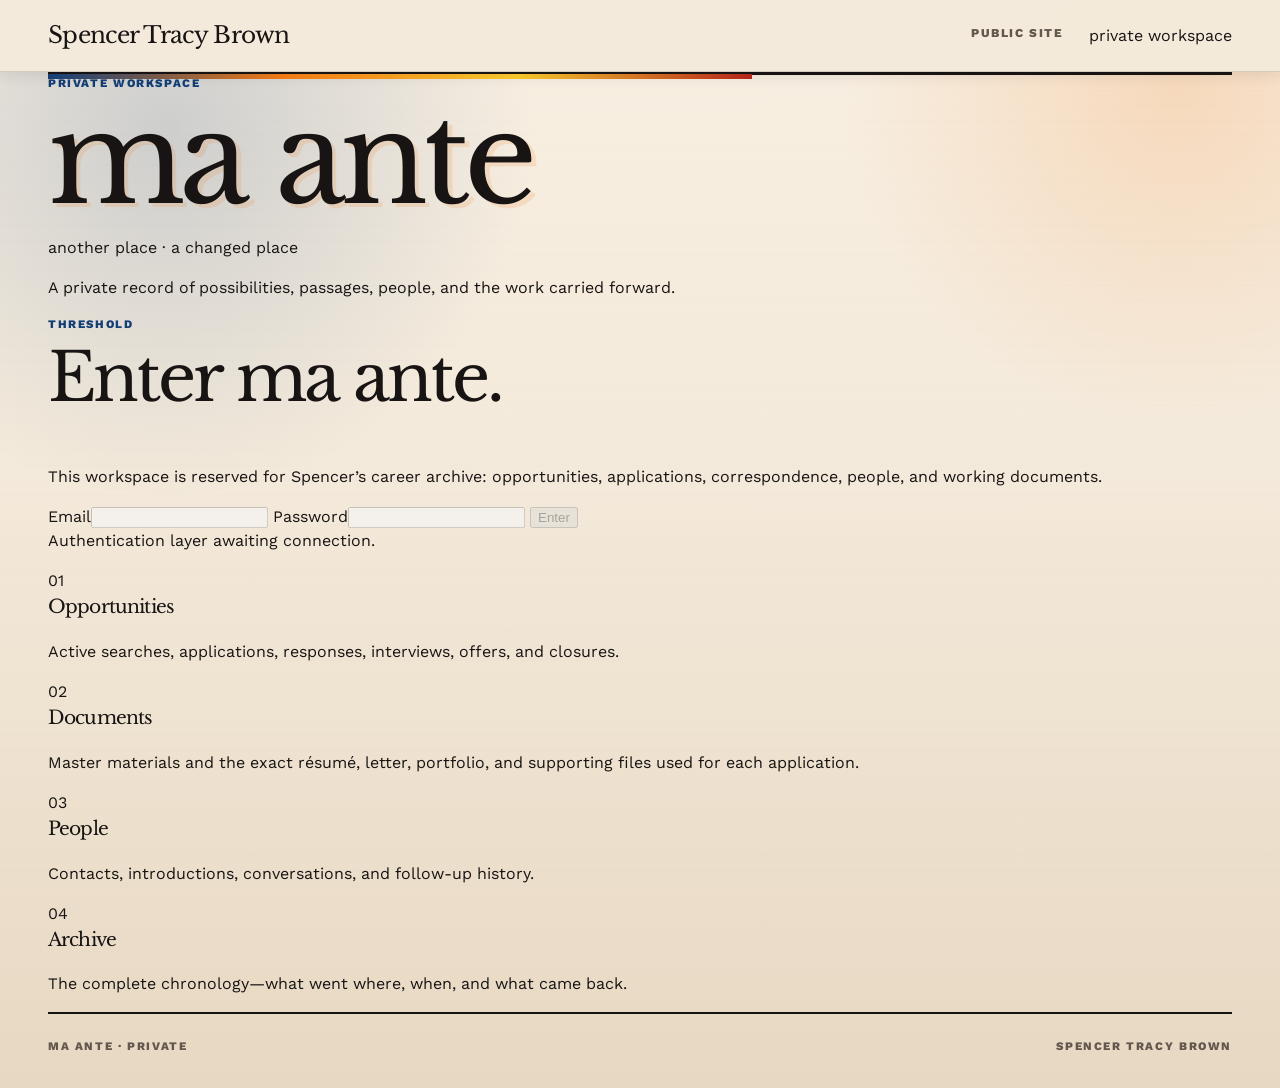
==== ma-ante/index.html @ 42097128 "Create ma ante private workspace entrance" ====
<!DOCTYPE html>
<html lang="en">
<head>
<meta charset="UTF-8"><meta name="viewport" content="width=device-width,initial-scale=1">
<title>ma ante — Spencer Tracy Brown</title>
<meta name="robots" content="noindex, nofollow, noarchive">
<link rel="icon" href="../assets/images/favicon.svg" type="image/svg+xml">
<link rel="preconnect" href="https://fonts.googleapis.com"><link rel="preconnect" href="https://fonts.gstatic.com" crossorigin>
<link href="https://fonts.googleapis.com/css2?family=Libre+Baskerville:ital,wght@0,400;0,700;1,400&family=Work+Sans:wght@400;500;600;700;800&display=swap" rel="stylesheet">
<link rel="stylesheet" href="../assets/css/styles.css"><link rel="stylesheet" href="../assets/css/ma-ante.css">
</head>
<body class="ma-ante-page">
<a class="skip-link" href="#main">Skip to content</a>
<header class="masthead">
<a class="wordmark" href="../">Spencer Tracy Brown</a>
<nav class="site-nav" aria-label="ma ante navigation"><a href="../">public site</a><span class="ma-lock">private workspace</span></nav>
</header>
<main id="main" class="ma-shell">
<section class="ma-hero">
<div><p class="overline">private workspace</p><h1>ma ante</h1><p class="ma-translation">another place · a changed place</p></div>
<p class="ma-intro">A private record of possibilities, passages, people, and the work carried forward.</p>
</section>
<section class="ma-gate" aria-labelledby="gate-title">
<div class="ma-gate-copy"><p class="overline">threshold</p><h2 id="gate-title">Enter ma ante.</h2><p>This workspace is reserved for Spencer’s career archive: opportunities, applications, correspondence, people, and working documents.</p></div>
<div class="ma-login">
<label for="ma-email">Email</label><input id="ma-email" name="email" type="email" autocomplete="username" disabled>
<label for="ma-password">Password</label><input id="ma-password" name="password" type="password" autocomplete="current-password" disabled>
<button type="button" disabled>Enter</button><p class="ma-status">Authentication layer awaiting connection.</p>
</div>
</section>
<section class="ma-preview" aria-label="Workspace structure">
<article><span>01</span><h3>Opportunities</h3><p>Active searches, applications, responses, interviews, offers, and closures.</p></article>
<article><span>02</span><h3>Documents</h3><p>Master materials and the exact résumé, letter, portfolio, and supporting files used for each application.</p></article>
<article><span>03</span><h3>People</h3><p>Contacts, introductions, conversations, and follow-up history.</p></article>
<article><span>04</span><h3>Archive</h3><p>The complete chronology—what went where, when, and what came back.</p></article>
</section>
</main>
<footer class="site-footer"><span>ma ante · private</span><span>Spencer Tracy Brown</span></footer>
</body></html>
---- assets/css/styles.css ----
:root{
  --paper:#f4eadb;--paper-warm:#e7d8c2;--ink:#171413;--muted:#64574e;
  --cobalt:#123f78;--ultra:#0b2452;--cadmium:#f27a16;--solar:#f5c62d;--red:#b32619;
  --rust:#7b432f;--gold:#c79a36;--line:rgba(23,20,19,.16);--line-strong:rgba(23,20,19,.36);
  --max:1240px;--gutter:clamp(1rem,4vw,3rem);--serif:"Libre Baskerville",Georgia,serif;--sans:"Work Sans",system-ui,sans-serif;
}
*{box-sizing:border-box}
html{scroll-behavior:smooth}
body{margin:0;min-height:100vh;color:var(--ink);font-family:var(--sans);line-height:1.5;background:radial-gradient(circle at 13% 12%,rgba(18,63,120,.18),transparent 23rem),radial-gradient(circle at 92% 8%,rgba(242,122,22,.18),transparent 21rem),linear-gradient(180deg,#f8efe2 0%,var(--paper) 42%,var(--paper-warm) 100%)}
body:before{content:"";position:fixed;inset:0;pointer-events:none;opacity:.18;background-image:linear-gradient(rgba(23,20,19,.04) 1px,transparent 1px);background-size:100% 15px}
img{max-width:100%;display:block}
a{color:inherit;text-underline-offset:.18em}
.skip-link{position:absolute;left:1rem;top:1rem;transform:translateY(-200%);background:var(--ink);color:var(--paper);padding:.65rem .9rem;z-index:100}
.skip-link:focus{transform:translateY(0)}
a:focus-visible{outline:3px solid var(--cobalt);outline-offset:4px}.contact-row a:focus-visible{outline-color:var(--red)}

.masthead{width:min(var(--max),calc(100% - var(--gutter)*2));margin:0 auto;padding:1.15rem 0;display:flex;align-items:center;justify-content:space-between;gap:1.25rem;border-bottom:3px solid var(--ink);position:sticky;top:0;z-index:50;background:transparent;isolation:isolate}
.masthead:before{content:"";position:absolute;z-index:-1;top:0;bottom:0;left:50%;width:100vw;transform:translateX(-50%);background:rgba(244,234,219,.985);border-bottom:1px solid rgba(23,20,19,.14);box-shadow:0 .35rem .8rem rgba(23,20,19,.08)}
.masthead:after{content:"";position:absolute;left:0;bottom:-7px;width:min(44rem,72vw);height:5px;background:linear-gradient(90deg,var(--cobalt),var(--cadmium),var(--solar),var(--red))}
.wordmark{font-family:var(--serif);font-size:clamp(1.08rem,2vw,1.45rem);text-decoration:none;letter-spacing:-.03em}
.site-nav{display:flex;gap:clamp(.75rem,2vw,1.6rem);flex-wrap:wrap;justify-content:flex-end}
.site-nav a{text-decoration:none;color:var(--muted);font-size:.75rem;text-transform:uppercase;letter-spacing:.13em;font-weight:800}
.site-nav a:hover,.site-nav a:focus-visible{color:var(--cobalt)}
#top,#work,#statement,#about,#practice,#contact{scroll-margin-top:7rem}

main,.site-footer{width:min(var(--max),calc(100% - var(--gutter)*2));margin:0 auto}
.cover{min-height:calc(100vh - 86px);display:grid;grid-template-columns:minmax(0,.92fr) minmax(320px,.82fr);align-items:center;gap:clamp(2rem,5vw,5rem);padding:clamp(3rem,7vw,7rem) 0}
.cover-copy{max-width:790px}
.overline,figcaption,.site-footer,dt,.contact-row span{color:var(--muted);font-size:.72rem;font-weight:800;text-transform:uppercase;letter-spacing:.14em}
.overline{color:var(--cobalt)}
h1,h2,h3,p{margin-top:0}
h1,h2,h3{font-family:var(--serif);font-weight:400;letter-spacing:-.045em}
h1{margin-bottom:1.25rem;max-width:10.8ch;font-size:clamp(4rem,10vw,10rem);line-height:.88;text-shadow:.035em .035em 0 rgba(242,122,22,.15)}
.boundary-mark-heading{max-width:none;margin:0 0 1.25rem;font-size:0;line-height:1;text-shadow:none}
.boundary-mark-heading img{width:min(100%,47rem);height:auto;object-fit:contain;object-position:left center}
h2{font-size:clamp(2.4rem,5.2vw,5.4rem);line-height:.98}
.deck{max-width:50rem;color:var(--muted);font-size:clamp(1.08rem,1.8vw,1.38rem);line-height:1.75;border-left:.45rem solid var(--cadmium);padding-left:1rem}

.art-figure{margin:0}
.art-frame{position:relative;overflow:hidden;border:2px solid var(--ink);box-shadow:.55rem .55rem 0 var(--ink);background:#e8dfd3}
.art-frame img{width:100%;height:100%;object-fit:cover}
.hero-art .art-frame{aspect-ratio:3/4;min-height:clamp(29rem,68vh,43rem)}
.hero-art img{object-position:center center}
.work-art .art-frame{aspect-ratio:3/4}
.mixed-art .art-frame{aspect-ratio:5/6}
.about-art .art-frame{aspect-ratio:3/4}
figcaption{margin-top:.95rem;text-transform:none;font-weight:600;letter-spacing:.08em}

.intro-band{display:block;padding:clamp(2rem,5vw,4rem) 0;border-top:2px solid var(--ink);border-bottom:2px solid var(--ink)}
.intro-number,.work-index{display:none}
.intro-band p,.section-head p,.statement-copy p,.about-copy p,.work-meta p,.practice-card p,.contact-copy{color:var(--muted)}
.intro-band p{max-width:68rem;font-size:clamp(1.05rem,1.7vw,1.35rem);line-height:1.8}

.section{padding:clamp(4rem,8vw,8rem) 0}
.section-head{max-width:820px;margin-bottom:clamp(2rem,5vw,4rem)}
.work-grid{display:grid;grid-template-columns:repeat(4,minmax(0,1fr));column-gap:clamp(2.4rem,4vw,3.5rem);row-gap:clamp(3.75rem,6vw,5.5rem)}
.work-card{grid-column:span 2;border-top:2px solid var(--ink);padding-top:.85rem}
.work-card:not(.large-card){grid-column:span 4;width:min(100%,52rem);justify-self:center}
.large-card{grid-column:span 4;display:grid;grid-template-columns:minmax(280px,.9fr) minmax(0,1.1fr);gap:clamp(1.5rem,4vw,3.5rem);align-items:center}
.work-meta{padding-top:1.1rem}
@media(min-width:901px){.work-card:not(.large-card) .work-meta{padding-top:clamp(1.5rem,2.4vw,2rem)}}
.work-meta h3,.practice-card h3{margin-bottom:.7rem;font-size:clamp(1.85rem,3vw,3rem);line-height:1.02}
dl{display:grid;gap:.7rem;margin:1.4rem 0 0}
dl div{border-top:1px solid var(--line);padding-top:.7rem}
dt{margin-bottom:.2rem;color:var(--cobalt)}dd{margin:0}

.statement-panel{display:grid;grid-template-columns:minmax(0,.76fr) minmax(0,1.24fr);gap:clamp(2rem,5vw,5rem);padding:clamp(3rem,6vw,6rem) 0;border-top:2px solid var(--ink);border-bottom:2px solid var(--ink)}
.statement-copy p{font-size:clamp(1.05rem,1.55vw,1.28rem);line-height:1.85}.statement-copy p+p{margin-top:1.35rem}

.about-section{display:grid;grid-template-columns:minmax(280px,.72fr) minmax(0,1.28fr);gap:clamp(2rem,5vw,5rem);align-items:start}
.about-copy{min-width:0;display:grid;grid-template-columns:minmax(0,1fr) clamp(8rem,12vw,10rem);column-gap:clamp(1rem,2vw,1.5rem);align-items:start}
.about-copy>.overline{grid-column:1/-1;grid-row:1}
.about-copy>h2{grid-column:1/-1;grid-row:2;max-width:13ch;margin-bottom:1.35rem;font-size:clamp(2.7rem,4.5vw,4.8rem)}
.about-copy>p:nth-of-type(2){grid-column:1;grid-row:3}
.about-copy>p:nth-of-type(3){grid-column:1;grid-row:4}
.about-copy>p:nth-of-type(4){grid-column:1;grid-row:5}
.about-copy p{max-width:720px;font-size:1.05rem;line-height:1.8}
.about-photo-stack{grid-column:2;grid-row:3 / span 3;display:grid;gap:1.15rem;width:100%;align-self:start}.about-photo-stack figure{margin:0}.about-photo-stack img{width:100%;height:auto;aspect-ratio:4/5;object-fit:cover;border:2px solid var(--ink);box-shadow:.4rem .4rem 0 var(--ink)}
.cv-actions{grid-column:1/-1;grid-row:6;margin:1.4rem 0 0}
.cv-link{display:inline-flex;align-items:center;padding:.95rem 1.15rem;border:2px solid var(--ink);background:rgba(255,255,255,.36);box-shadow:.3rem .3rem 0 var(--ink);text-decoration:none;text-transform:uppercase;letter-spacing:.12em;font-size:.78rem;font-weight:800}
.cv-link:hover,.cv-link:focus-visible{background:var(--cobalt);color:#fff}
.tag-list{grid-column:1/-1;grid-row:7;list-style:none;padding:0;margin:1.35rem 0 0;display:flex;gap:.6rem;flex-wrap:wrap}
.tag-list li{padding:.45rem .68rem;border:1px solid var(--line-strong);border-radius:999px;color:var(--cobalt);background:rgba(255,255,255,.34);font-size:.82rem;font-weight:700}

.practice-section{border-top:2px solid var(--ink)}
.practice-grid{display:grid;grid-template-columns:repeat(3,minmax(0,1fr));gap:1.25rem}
.practice-card{padding:1.35rem;border-top:4px solid var(--ink);background:rgba(255,255,255,.28)}
.practice-card:nth-child(1){border-color:var(--cobalt)}.practice-card:nth-child(2){border-color:var(--cadmium)}.practice-card:nth-child(3){border-color:var(--gold)}
.credential-strip{display:grid;grid-template-columns:minmax(180px,.72fr) repeat(3,minmax(0,1fr));grid-template-rows:auto auto;gap:0 clamp(.7rem,1.4vw,1.15rem);margin-top:2.5rem;align-items:end}
.credential-strip::before{content:"";grid-column:1;grid-row:1;width:100%;aspect-ratio:4/5;background:url("../images/Spence&Mary.jpeg") center/cover no-repeat;border:1px solid var(--line-strong)}
.credential-strip::after{content:"With Mary Neubauer, ASU Professor Emerita of Sculpture and longtime Art Foundry director\A Part of the sculptural lineage that shaped my material and interdisciplinary practice—and expanded my sense of what sculpture could become.";white-space:pre-line;grid-column:1;grid-row:2;margin-top:.8rem;color:var(--muted);font-family:var(--serif);font-size:clamp(.72rem,.9vw,.84rem);line-height:1.55;letter-spacing:-.012em}
.credential-strip div{grid-row:1;align-self:end;padding:1rem;border-top:1px solid var(--line-strong);border-bottom:1px solid var(--line-strong);border-right:1px solid var(--line)}
.credential-strip div:last-child{border-right:0}
.credential-strip strong,.credential-strip span{display:block}.credential-strip strong{font-family:var(--serif);font-size:1.5rem}.credential-strip span{margin-top:.25rem;color:var(--muted);font-size:.84rem}

.contact-section{padding:clamp(3rem,6vw,6rem) 0;border-top:2px solid var(--ink)}
.contact-section h2{max-width:12ch}
.contact-row{display:flex;gap:1rem;align-items:center;flex-wrap:wrap;margin-top:2rem}
.contact-row a{display:inline-flex;padding:.9rem 1.1rem;border:2px solid var(--ink);text-decoration:none;background:var(--solar);box-shadow:.3rem .3rem 0 var(--ink);font-weight:700}
.contact-row a[href^="mailto:"]{--contact-mark-size:clamp(4rem,5vw,4.8rem);position:relative;margin-left:calc(var(--contact-mark-size) + .85rem)}
.contact-row a[href^="mailto:"]::before{content:"";position:absolute;right:calc(100% + .85rem);top:50%;width:var(--contact-mark-size);height:var(--contact-mark-size);transform:translateY(-50%);background:url("../images/SunToad-transbkgrd.webp") center/contain no-repeat;cursor:pointer}
.contact-row a:hover{background:var(--cadmium);color:#fff}
.site-footer{display:flex;justify-content:space-between;gap:1rem;flex-wrap:wrap;padding:1.5rem 0 2rem;border-top:2px solid var(--ink)}
.site-footer a{text-decoration:none}.site-footer a:hover,.site-footer a:focus-visible{color:var(--cobalt)}

.error-page{min-height:75vh;display:grid;align-content:center;max-width:860px;padding:clamp(4rem,10vw,8rem) 0}
.error-page p{max-width:54ch;color:var(--muted);font-size:1.1rem}.error-page a{font-weight:800;color:var(--cobalt)}

@media(max-width:900px){
  .masthead{align-items:flex-start;flex-direction:column}.site-nav{justify-content:flex-start}
  #top,#work,#statement,#about,#practice,#contact{scroll-margin-top:10rem}
  .cover,.large-card,.statement-panel,.about-section,.practice-grid{grid-template-columns:1fr}
  .work-grid{grid-template-columns:1fr;gap:clamp(1.2rem,2.2vw,1.7rem)}.work-card,.large-card{grid-column:auto}
  h1{max-width:none;font-size:clamp(4rem,18vw,7rem)}
  .boundary-mark-heading{font-size:0}
  .boundary-mark-heading img{width:min(100%,42rem)}
  .hero-art .art-frame{min-height:24rem}
  .about-copy{grid-template-columns:1fr}
  .about-copy>.overline{grid-column:1;grid-row:1}
  .about-copy>h2{grid-column:1;grid-row:2;max-width:none;font-size:clamp(2.6rem,10vw,4.2rem)}
  .about-photo-stack{grid-column:1;grid-row:3;width:min(10rem,42vw);margin:0 0 1.35rem 0}
  .about-copy>p:nth-of-type(2){grid-column:1;grid-row:4}
  .about-copy>p:nth-of-type(3){grid-column:1;grid-row:5}
  .about-copy>p:nth-of-type(4){grid-column:1;grid-row:6}
  .cv-actions{grid-column:1;grid-row:7}
  .tag-list{grid-column:1;grid-row:8}
  .credential-strip{grid-template-columns:minmax(150px,.8fr) repeat(3,minmax(0,1fr));gap:0 .55rem}
  .credential-strip::after{font-size:.72rem}
}
@media(max-width:700px){
  .credential-strip{grid-template-columns:1fr;margin-top:2rem;gap:0}
  .credential-strip::before{grid-column:1;grid-row:1;width:min(15rem,72vw);justify-self:start}
  .credential-strip::after{grid-column:1;grid-row:2;max-width:32rem;margin:1rem 0 1.5rem;font-size:.8rem}
  .credential-strip div{grid-column:1;grid-row:auto;border-right:0;border-bottom:0}
  .credential-strip div:last-child{border-bottom:1px solid var(--line-strong)}
}
@media(max-width:560px){:root{--gutter:.85rem}.site-nav a{font-size:.7rem}.cover{padding-top:2.2rem}h1{font-size:clamp(3.4rem,20vw,5.6rem)}.boundary-mark-heading{font-size:0}.boundary-mark-heading img{width:100%}}
@media(prefers-reduced-motion:reduce){html{scroll-behavior:auto}*,*:before,*:after{animation-duration:.01ms!important;animation-iteration-count:1!important;transition-duration:.01ms!important}}
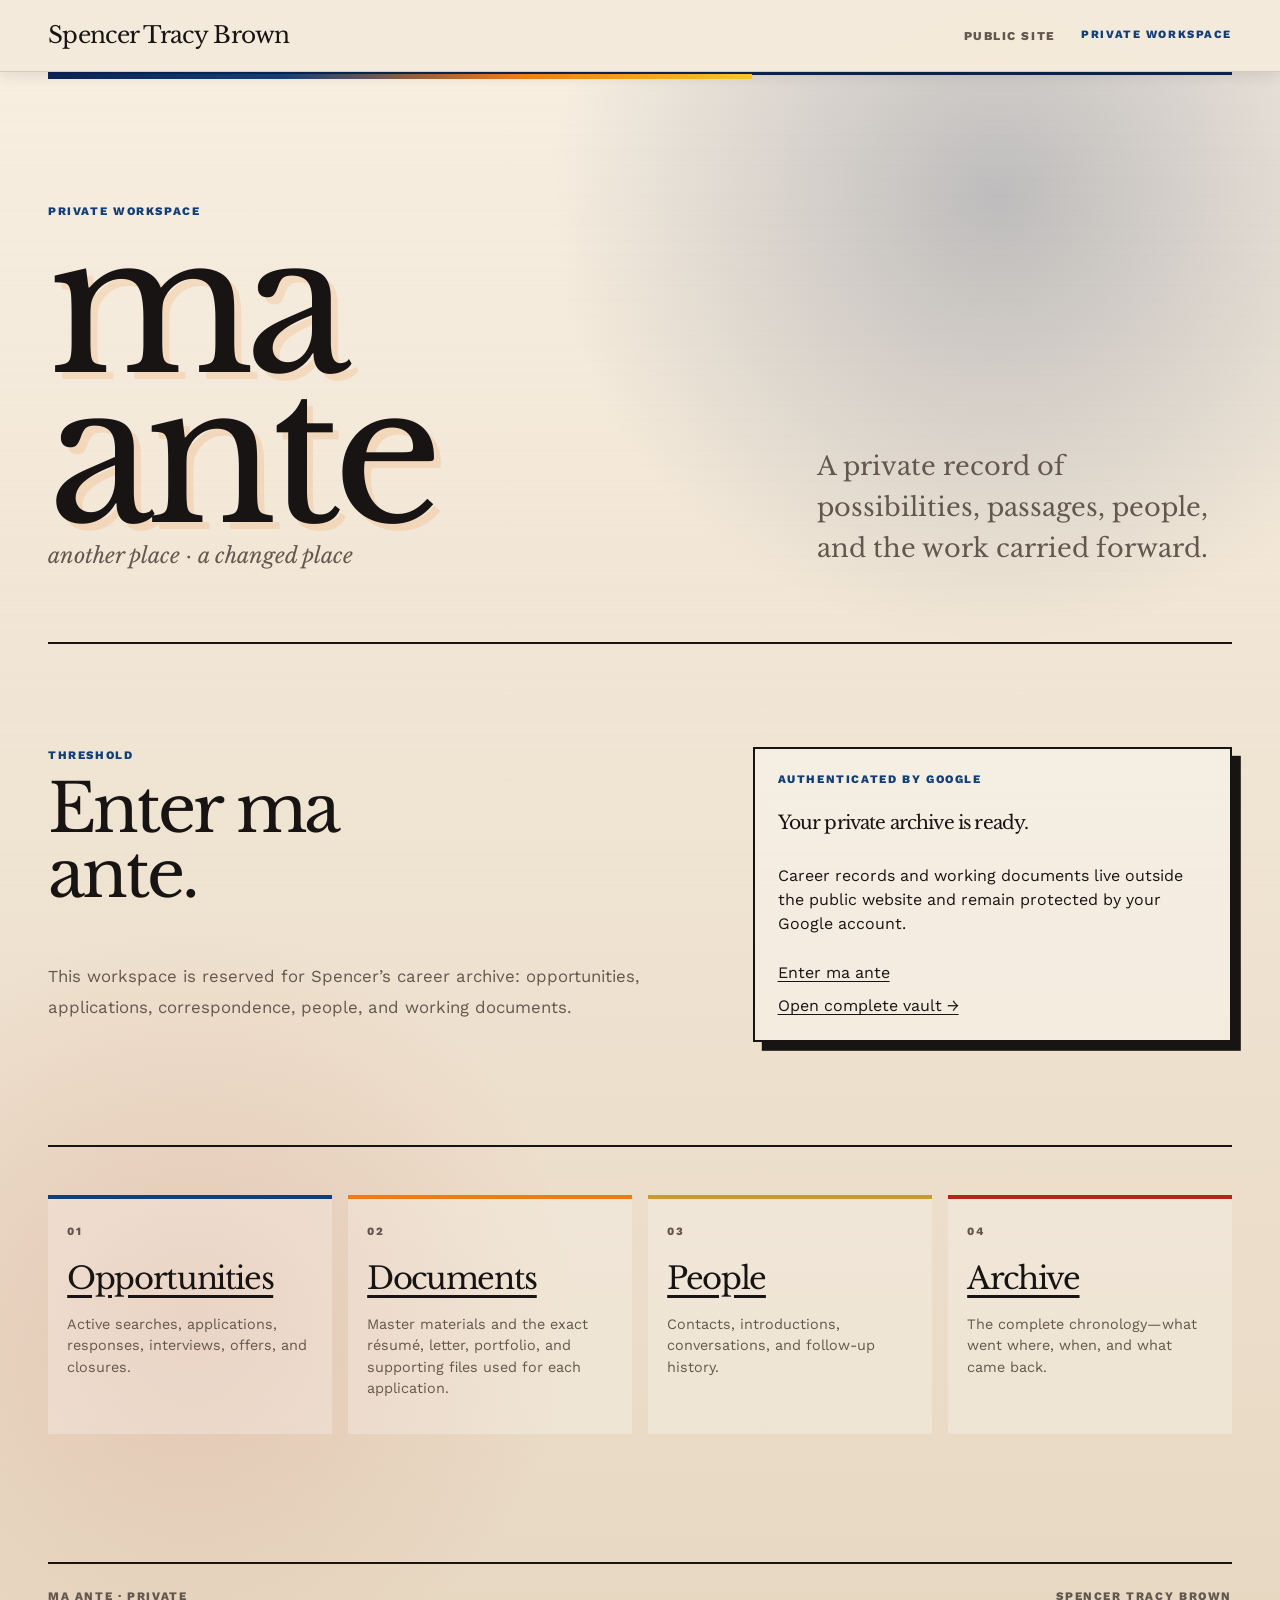
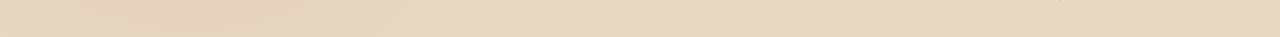
==== commit be701e7b: "Connect ma ante to authenticated private vault" ====
--- a/ma-ante/index.html
+++ b/ma-ante/index.html
@@ -22,17 +22,19 @@
 </section>
 <section class="ma-gate" aria-labelledby="gate-title">
 <div class="ma-gate-copy"><p class="overline">threshold</p><h2 id="gate-title">Enter ma ante.</h2><p>This workspace is reserved for Spencer’s career archive: opportunities, applications, correspondence, people, and working documents.</p></div>
-<div class="ma-login">
-<label for="ma-email">Email</label><input id="ma-email" name="email" type="email" autocomplete="username" disabled>
-<label for="ma-password">Password</label><input id="ma-password" name="password" type="password" autocomplete="current-password" disabled>
-<button type="button" disabled>Enter</button><p class="ma-status">Authentication layer awaiting connection.</p>
+<div class="ma-login ma-access">
+<p class="overline">authenticated by Google</p>
+<h3>Your private archive is ready.</h3>
+<p>Career records and working documents live outside the public website and remain protected by your Google account.</p>
+<a class="ma-enter" href="https://docs.google.com/spreadsheets/d/15FQ0w1TSHENbzHpS4yzLDhE9FR8PFIheW8odhhFUJIc/edit" target="_blank" rel="noopener">Enter ma ante</a>
+<a class="ma-vault-link" href="https://drive.google.com/drive/folders/1U2XAKp0XHkoAyq7hdmScOp6TQ_qpID7h" target="_blank" rel="noopener">Open complete vault →</a>
 </div>
 </section>
 <section class="ma-preview" aria-label="Workspace structure">
-<article><span>01</span><h3>Opportunities</h3><p>Active searches, applications, responses, interviews, offers, and closures.</p></article>
-<article><span>02</span><h3>Documents</h3><p>Master materials and the exact résumé, letter, portfolio, and supporting files used for each application.</p></article>
-<article><span>03</span><h3>People</h3><p>Contacts, introductions, conversations, and follow-up history.</p></article>
-<article><span>04</span><h3>Archive</h3><p>The complete chronology—what went where, when, and what came back.</p></article>
+<article><span>01</span><h3><a href="https://docs.google.com/spreadsheets/d/15FQ0w1TSHENbzHpS4yzLDhE9FR8PFIheW8odhhFUJIc/edit#gid=1301989381" target="_blank" rel="noopener">Opportunities</a></h3><p>Active searches, applications, responses, interviews, offers, and closures.</p></article>
+<article><span>02</span><h3><a href="https://drive.google.com/drive/folders/1e9n_DTD2OliSjlkzmJRlA9Z0AWOz9snX" target="_blank" rel="noopener">Documents</a></h3><p>Master materials and the exact résumé, letter, portfolio, and supporting files used for each application.</p></article>
+<article><span>03</span><h3><a href="https://drive.google.com/drive/folders/15vhs86Ukt7ZgF3YeT-8Jk390GUAqeqrk" target="_blank" rel="noopener">People</a></h3><p>Contacts, introductions, conversations, and follow-up history.</p></article>
+<article><span>04</span><h3><a href="https://drive.google.com/drive/folders/1-_1lIn7Hgia72rhKb-ag57j0ZWZWMqLj" target="_blank" rel="noopener">Archive</a></h3><p>The complete chronology—what went where, when, and what came back.</p></article>
 </section>
 </main>
 <footer class="site-footer"><span>ma ante · private</span><span>Spencer Tracy Brown</span></footer>
--- a/assets/css/ma-ante.css
+++ b/assets/css/ma-ante.css
@@ -0,0 +1,14 @@
+.ma-ante-page{background:radial-gradient(circle at 78% 12%,rgba(11,36,82,.24),transparent 28rem),radial-gradient(circle at 15% 80%,rgba(179,38,25,.12),transparent 24rem),linear-gradient(180deg,#f8efe2,var(--paper-warm));}
+.ma-ante-page .masthead{border-bottom-color:var(--ultra)}.ma-ante-page .masthead:after{background:linear-gradient(90deg,var(--ultra),var(--cobalt),var(--cadmium),var(--solar))}
+.ma-lock{color:var(--cobalt);font-size:.7rem;text-transform:uppercase;letter-spacing:.14em;font-weight:800}
+.ma-shell{padding-bottom:5rem}.ma-hero{min-height:58vh;display:grid;grid-template-columns:minmax(0,1.25fr) minmax(260px,.75fr);align-items:end;gap:clamp(2rem,6vw,6rem);padding:clamp(5rem,10vw,9rem) 0 3rem;border-bottom:2px solid var(--ink)}
+.ma-hero h1{max-width:none;margin:.2rem 0 .6rem;font-size:clamp(5rem,15vw,12rem);line-height:.78}.ma-translation{font-family:var(--serif);font-style:italic;color:var(--muted);font-size:clamp(1rem,1.7vw,1.35rem)}
+.ma-intro{max-width:28rem;color:var(--muted);font-family:var(--serif);font-size:clamp(1.2rem,2vw,1.65rem);line-height:1.6}
+.ma-gate{display:grid;grid-template-columns:minmax(0,.9fr) minmax(280px,.7fr);gap:clamp(2rem,7vw,7rem);padding:clamp(4rem,8vw,7rem) 0;border-bottom:2px solid var(--ink)}
+.ma-gate h2{max-width:8ch}.ma-gate-copy>p:last-child{max-width:38rem;color:var(--muted);font-size:1.05rem;line-height:1.8}
+.ma-login{align-self:center;padding:1.4rem;border:2px solid var(--ink);box-shadow:.55rem .55rem 0 var(--ink);background:rgba(255,255,255,.34);display:grid;gap:.55rem}.ma-login label{margin-top:.5rem;text-transform:uppercase;letter-spacing:.12em;font-size:.7rem;font-weight:800;color:var(--muted)}
+.ma-login input{width:100%;padding:.9rem;border:1px solid var(--line-strong);background:rgba(255,255,255,.55);font:inherit}.ma-login button{margin-top:.8rem;padding:1rem;border:2px solid var(--ink);background:var(--solar);font:800 .78rem var(--sans);text-transform:uppercase;letter-spacing:.14em}.ma-login button:disabled{opacity:.55}.ma-status{margin:.35rem 0 0;color:var(--muted);font-size:.75rem}
+.ma-preview{display:grid;grid-template-columns:repeat(4,minmax(0,1fr));gap:1rem;padding:3rem 0}.ma-preview article{border-top:4px solid var(--ink);padding:1.2rem;background:rgba(255,255,255,.24)}.ma-preview article:nth-child(1){border-color:var(--cobalt)}.ma-preview article:nth-child(2){border-color:var(--cadmium)}.ma-preview article:nth-child(3){border-color:var(--gold)}.ma-preview article:nth-child(4){border-color:var(--red)}
+.ma-preview span{font-size:.7rem;font-weight:800;letter-spacing:.14em;color:var(--muted)}.ma-preview h3{font-size:clamp(1.5rem,2.4vw,2.3rem);margin:.8rem 0}.ma-preview p{color:var(--muted);font-size:.9rem}
+@media(max-width:850px){.ma-hero,.ma-gate{grid-template-columns:1fr}.ma-hero{min-height:auto;padding-top:5rem}.ma-preview{grid-template-columns:1fr 1fr}}
+@media(max-width:520px){.ma-preview{grid-template-columns:1fr}.ma-hero h1{font-size:clamp(4.4rem,24vw,7rem)}}
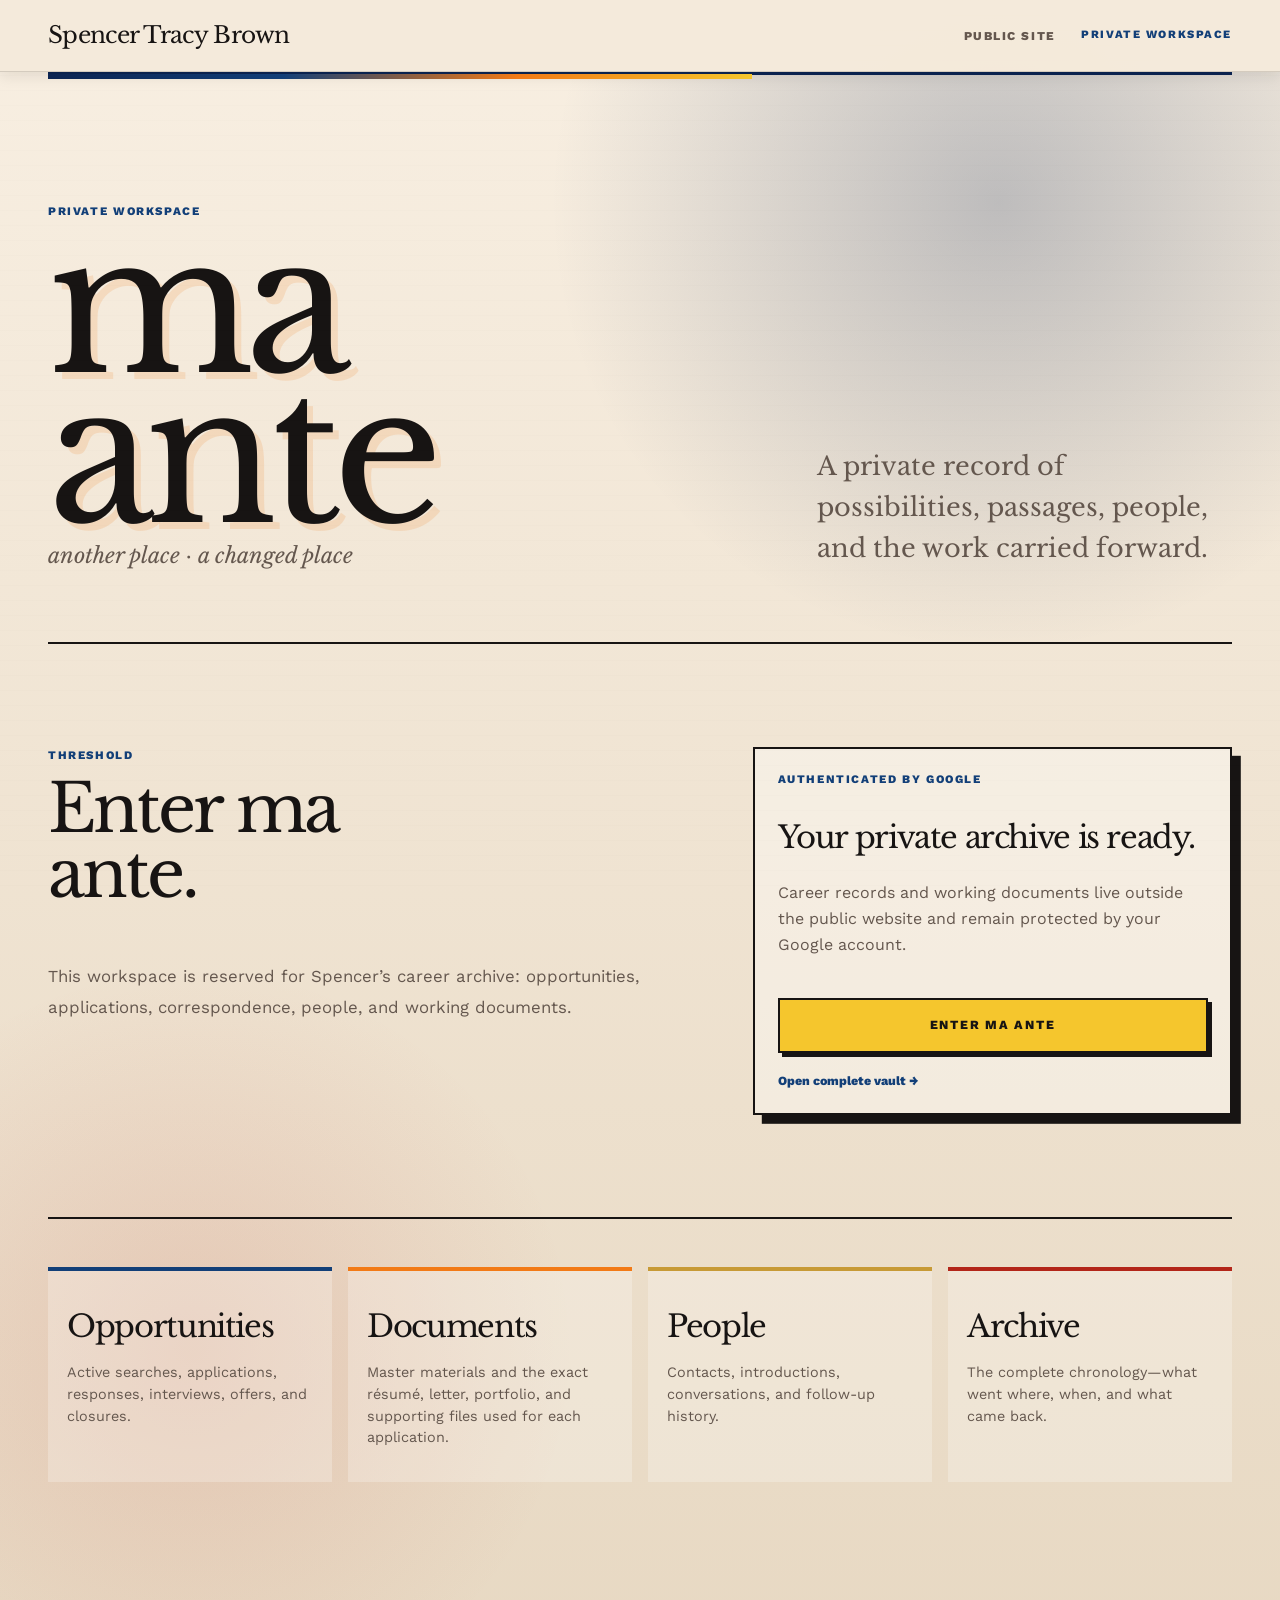
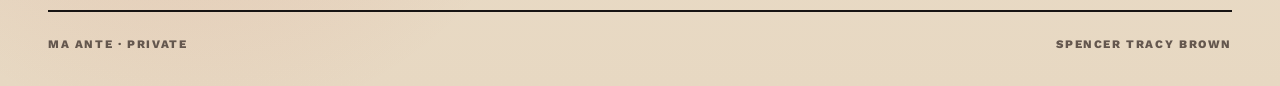
==== commit 18e2eafd: "Remove numbered labels from ma ante cards" ====
--- a/ma-ante/index.html
+++ b/ma-ante/index.html
@@ -31,10 +31,10 @@
 </div>
 </section>
 <section class="ma-preview" aria-label="Workspace structure">
-<article><span>01</span><h3><a href="https://docs.google.com/spreadsheets/d/15FQ0w1TSHENbzHpS4yzLDhE9FR8PFIheW8odhhFUJIc/edit#gid=1301989381" target="_blank" rel="noopener">Opportunities</a></h3><p>Active searches, applications, responses, interviews, offers, and closures.</p></article>
-<article><span>02</span><h3><a href="https://drive.google.com/drive/folders/1e9n_DTD2OliSjlkzmJRlA9Z0AWOz9snX" target="_blank" rel="noopener">Documents</a></h3><p>Master materials and the exact résumé, letter, portfolio, and supporting files used for each application.</p></article>
-<article><span>03</span><h3><a href="https://drive.google.com/drive/folders/15vhs86Ukt7ZgF3YeT-8Jk390GUAqeqrk" target="_blank" rel="noopener">People</a></h3><p>Contacts, introductions, conversations, and follow-up history.</p></article>
-<article><span>04</span><h3><a href="https://drive.google.com/drive/folders/1-_1lIn7Hgia72rhKb-ag57j0ZWZWMqLj" target="_blank" rel="noopener">Archive</a></h3><p>The complete chronology—what went where, when, and what came back.</p></article>
+<article><h3><a href="https://docs.google.com/spreadsheets/d/15FQ0w1TSHENbzHpS4yzLDhE9FR8PFIheW8odhhFUJIc/edit#gid=1301989381" target="_blank" rel="noopener">Opportunities</a></h3><p>Active searches, applications, responses, interviews, offers, and closures.</p></article>
+<article><h3><a href="https://drive.google.com/drive/folders/1e9n_DTD2OliSjlkzmJRlA9Z0AWOz9snX" target="_blank" rel="noopener">Documents</a></h3><p>Master materials and the exact résumé, letter, portfolio, and supporting files used for each application.</p></article>
+<article><h3><a href="https://drive.google.com/drive/folders/15vhs86Ukt7ZgF3YeT-8Jk390GUAqeqrk" target="_blank" rel="noopener">People</a></h3><p>Contacts, introductions, conversations, and follow-up history.</p></article>
+<article><h3><a href="https://drive.google.com/drive/folders/1-_1lIn7Hgia72rhKb-ag57j0ZWZWMqLj" target="_blank" rel="noopener">Archive</a></h3><p>The complete chronology—what went where, when, and what came back.</p></article>
 </section>
 </main>
 <footer class="site-footer"><span>ma ante · private</span><span>Spencer Tracy Brown</span></footer>
--- a/assets/css/styles.css
+++ b/assets/css/styles.css
@@ -136,3 +136,14 @@
 }
 @media(max-width:560px){:root{--gutter:.85rem}.site-nav a{font-size:.7rem}.cover{padding-top:2.2rem}h1{font-size:clamp(3.4rem,20vw,5.6rem)}.boundary-mark-heading{font-size:0}.boundary-mark-heading img{width:100%}}
 @media(prefers-reduced-motion:reduce){html{scroll-behavior:auto}*,*:before,*:after{animation-duration:.01ms!important;animation-iteration-count:1!important;transition-duration:.01ms!important}}
+
+/* Place grammar — the site as movement through lived terrain. */
+.place-grammar{display:grid;grid-template-columns:auto minmax(2rem,1fr) auto minmax(2rem,1fr) auto;align-items:center;gap:clamp(.65rem,1.8vw,1.5rem);padding:clamp(1rem,2vw,1.45rem) 0 .35rem;border-bottom:1px solid var(--line);font-family:var(--sans);text-transform:lowercase}
+.place-state{display:grid;gap:.12rem;text-decoration:none;color:var(--ink)}
+.place-state strong{font-family:var(--serif);font-size:clamp(.84rem,1.15vw,1rem);font-weight:400;letter-spacing:.02em}
+.place-state em{color:var(--muted);font-size:.58rem;font-style:normal;font-weight:700;letter-spacing:.16em;text-transform:uppercase}
+.place-state-now strong{font-style:italic}.place-state-now em{color:var(--cobalt)}
+.place-line{height:1px;background:var(--line-strong);position:relative}
+.place-line::after{content:"";position:absolute;right:0;top:50%;width:.28rem;height:.28rem;border-top:1px solid var(--line-strong);border-right:1px solid var(--line-strong);transform:translateY(-50%) rotate(45deg)}
+.place-state-ante{transition:transform .18s ease,color .18s ease}.place-state-ante:hover,.place-state-ante:focus-visible{color:var(--cobalt);transform:translateX(.18rem)}
+@media(max-width:560px){.place-grammar{grid-template-columns:auto 1fr auto 1fr auto;gap:.5rem}.place-state strong{font-size:.78rem}.place-state em{font-size:.5rem;letter-spacing:.1em}}
--- a/assets/css/ma-ante.css
+++ b/assets/css/ma-ante.css
@@ -11,4 +11,5 @@
 .ma-preview{display:grid;grid-template-columns:repeat(4,minmax(0,1fr));gap:1rem;padding:3rem 0}.ma-preview article{border-top:4px solid var(--ink);padding:1.2rem;background:rgba(255,255,255,.24)}.ma-preview article:nth-child(1){border-color:var(--cobalt)}.ma-preview article:nth-child(2){border-color:var(--cadmium)}.ma-preview article:nth-child(3){border-color:var(--gold)}.ma-preview article:nth-child(4){border-color:var(--red)}
 .ma-preview span{font-size:.7rem;font-weight:800;letter-spacing:.14em;color:var(--muted)}.ma-preview h3{font-size:clamp(1.5rem,2.4vw,2.3rem);margin:.8rem 0}.ma-preview p{color:var(--muted);font-size:.9rem}
 @media(max-width:850px){.ma-hero,.ma-gate{grid-template-columns:1fr}.ma-hero{min-height:auto;padding-top:5rem}.ma-preview{grid-template-columns:1fr 1fr}}
-@media(max-width:520px){.ma-preview{grid-template-columns:1fr}.ma-hero h1{font-size:clamp(4.4rem,24vw,7rem)}}+@media(max-width:520px){.ma-preview{grid-template-columns:1fr}.ma-hero h1{font-size:clamp(4.4rem,24vw,7rem)}}
+.ma-access h3{font-size:clamp(1.6rem,2.4vw,2.35rem);margin:.35rem 0 .65rem}.ma-access>p:not(.overline){color:var(--muted);line-height:1.65}.ma-enter{display:flex;justify-content:center;margin-top:.9rem;padding:1rem;border:2px solid var(--ink);background:var(--solar);box-shadow:.25rem .25rem 0 var(--ink);text-decoration:none;font-size:.78rem;font-weight:800;text-transform:uppercase;letter-spacing:.14em}.ma-enter:hover,.ma-enter:focus-visible{background:var(--cadmium);color:#fff}.ma-vault-link{margin-top:.65rem;color:var(--cobalt);font-size:.78rem;font-weight:800;text-decoration:none}.ma-preview h3 a{text-decoration:none}.ma-preview h3 a:hover,.ma-preview h3 a:focus-visible{color:var(--cobalt)}
